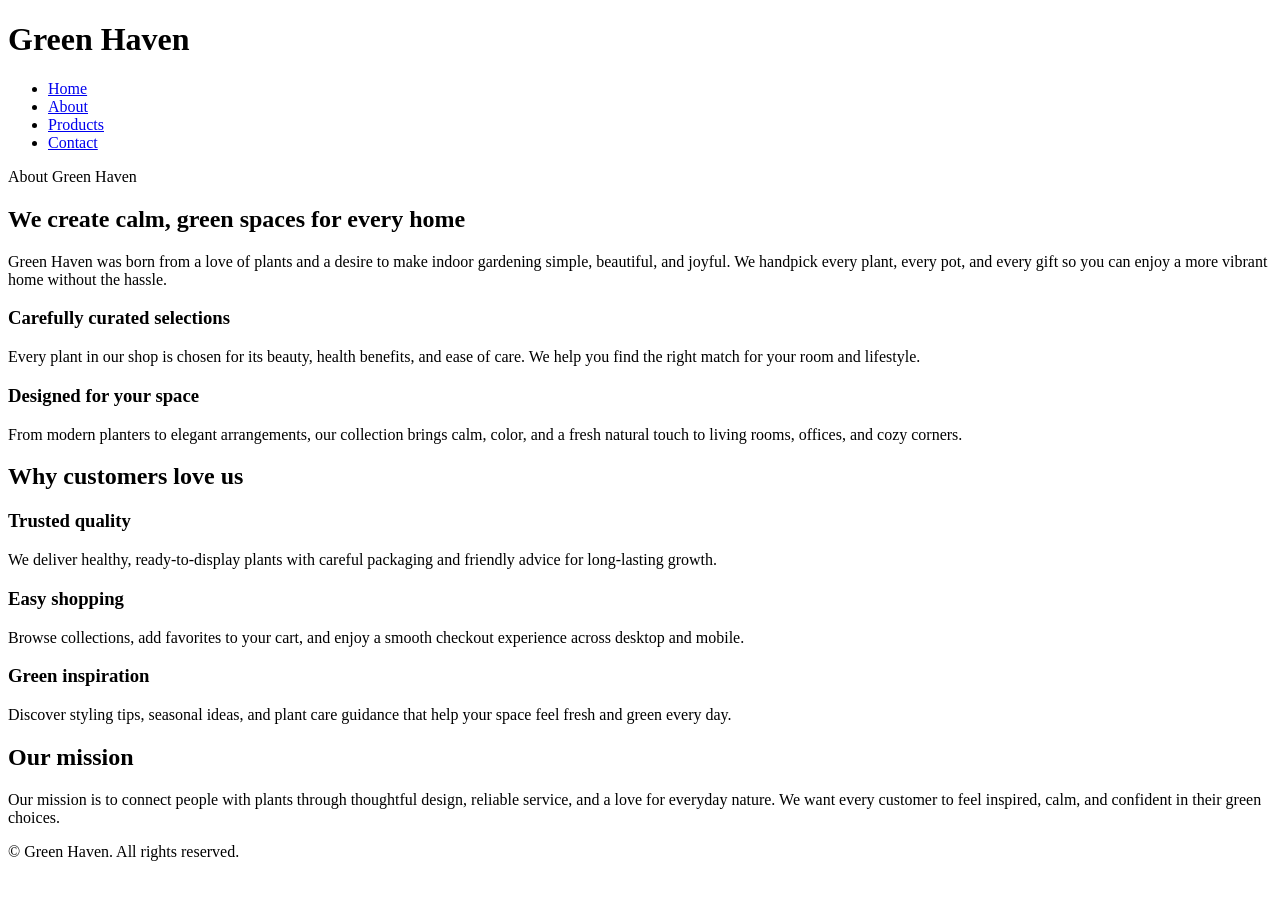
==== about.html @ 53ce55d3 "Add files via upload" ====
<!doctype html>
<html lang="en">
  <head>
    <meta charset="UTF-8" />
    <meta
      name="description"
      content="Learn about Green Haven's story and our passion for bringing the best indoor plants to your home and office."
    />
    <meta name="viewport" content="width=device-width, initial-scale=1.0" />
    <title>About Us</title>
    <link rel="stylesheet" href="asests/style.css" />
  </head>
  <body class="about-page">
    <header>
      <h1>Green Haven</h1>
      <nav>
        <ul>
          <li><a href="index.html">Home</a></li>
          <li><a href="about.html">About</a></li>
          <li><a href="products.html">Products</a></li>
          <li><a href="contact.html">Contact</a></li>
        </ul>
      </nav>
    </header>

    <main class="about-page">
      <section id="about" class="page-section about-panel">
        <div class="section-intro fade-in">
          <span class="section-tag">About Green Haven</span>
          <h2>We create calm, green spaces for every home</h2>
          <p>
            Green Haven was born from a love of plants and a desire to make
            indoor gardening simple, beautiful, and joyful. We handpick every
            plant, every pot, and every gift so you can enjoy a more vibrant
            home without the hassle.
          </p>
        </div>

        <div class="about-grid">
          <div class="about-card fade-in">
            <h3>Carefully curated selections</h3>
            <p>
              Every plant in our shop is chosen for its beauty, health benefits,
              and ease of care. We help you find the right match for your room
              and lifestyle.
            </p>
          </div>
          <div class="about-card fade-in">
            <h3>Designed for your space</h3>
            <p>
              From modern planters to elegant arrangements, our collection
              brings calm, color, and a fresh natural touch to living rooms,
              offices, and cozy corners.
            </p>
          </div>
        </div>
      </section>

      <section id="values" class="page-section">
        <h2>Why customers love us</h2>
        <div class="feature-grid">
          <article class="feature-card fade-in">
            <h3>Trusted quality</h3>
            <p>
              We deliver healthy, ready-to-display plants with careful packaging
              and friendly advice for long-lasting growth.
            </p>
          </article>
          <article class="feature-card fade-in">
            <h3>Easy shopping</h3>
            <p>
              Browse collections, add favorites to your cart, and enjoy a smooth
              checkout experience across desktop and mobile.
            </p>
          </article>
          <article class="feature-card fade-in">
            <h3>Green inspiration</h3>
            <p>
              Discover styling tips, seasonal ideas, and plant care guidance
              that help your space feel fresh and green every day.
            </p>
          </article>
        </div>
      </section>

      <section id="mission" class="page-section">
        <h2>Our mission</h2>
        <p class="fade-in">
          Our mission is to connect people with plants through thoughtful
          design, reliable service, and a love for everyday nature. We want
          every customer to feel inspired, calm, and confident in their green
          choices.
        </p>
      </section>
    </main>

    <footer>
      <p>
        &copy; <span id="footer-year"></span> Green Haven. All rights reserved.
      </p>
    </footer>

    <script src="js folder/script.js"></script>
  </body>
</html>
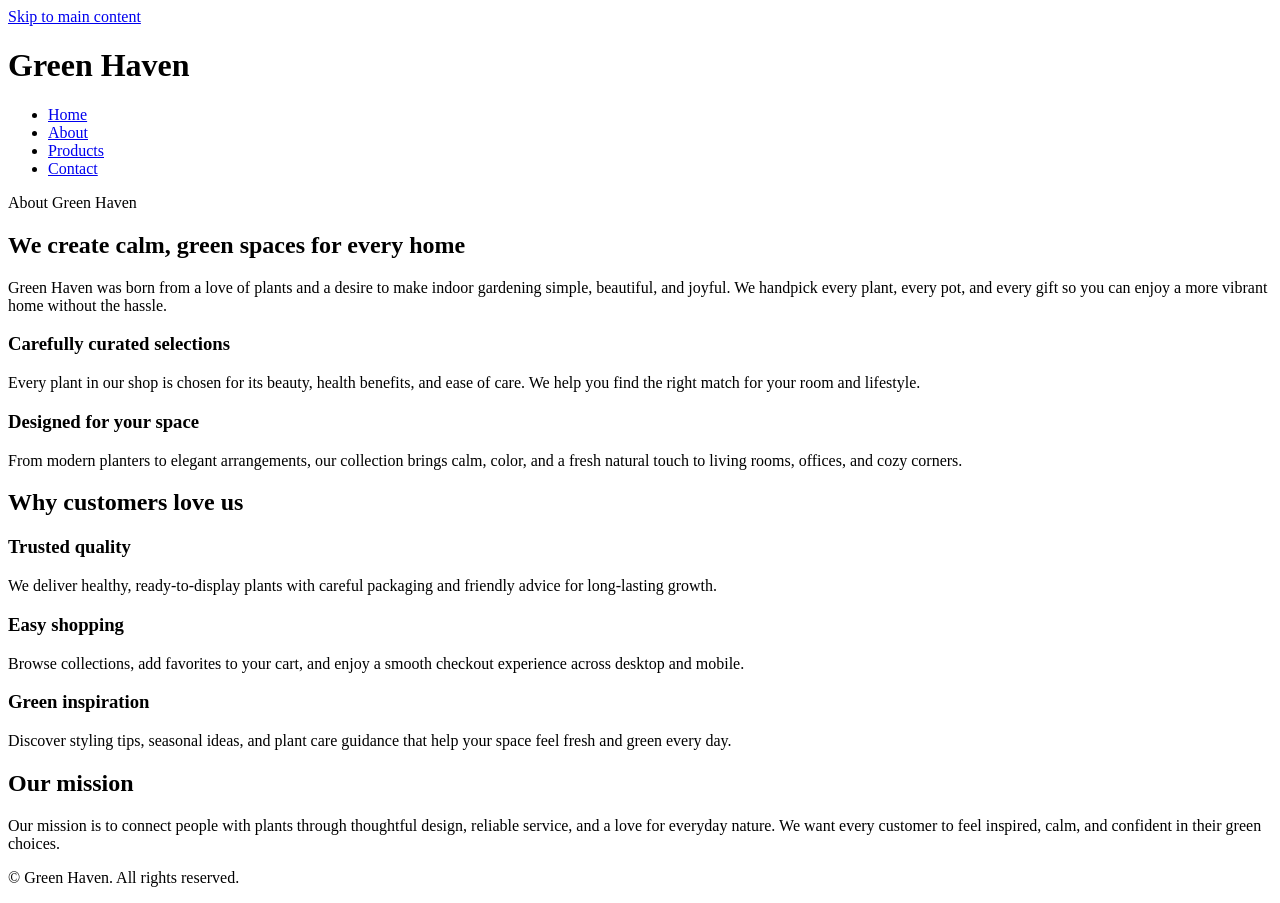
==== commit 5a10b857: "Improve about.html: fix asset paths, add accessibility features, and enhance semantic HTML" ====
--- a/about.html
+++ b/about.html
@@ -1,105 +1,110 @@
-<!doctype html>
-<html lang="en">
-  <head>
-    <meta charset="UTF-8" />
-    <meta
-      name="description"
-      content="Learn about Green Haven's story and our passion for bringing the best indoor plants to your home and office."
-    />
-    <meta name="viewport" content="width=device-width, initial-scale=1.0" />
-    <title>About Us</title>
-    <link rel="stylesheet" href="asests/style.css" />
-  </head>
-  <body class="about-page">
-    <header>
-      <h1>Green Haven</h1>
-      <nav>
-        <ul>
-          <li><a href="index.html">Home</a></li>
-          <li><a href="about.html">About</a></li>
-          <li><a href="products.html">Products</a></li>
-          <li><a href="contact.html">Contact</a></li>
-        </ul>
-      </nav>
-    </header>
-
-    <main class="about-page">
-      <section id="about" class="page-section about-panel">
-        <div class="section-intro fade-in">
-          <span class="section-tag">About Green Haven</span>
-          <h2>We create calm, green spaces for every home</h2>
-          <p>
-            Green Haven was born from a love of plants and a desire to make
-            indoor gardening simple, beautiful, and joyful. We handpick every
-            plant, every pot, and every gift so you can enjoy a more vibrant
-            home without the hassle.
-          </p>
-        </div>
-
-        <div class="about-grid">
-          <div class="about-card fade-in">
-            <h3>Carefully curated selections</h3>
-            <p>
-              Every plant in our shop is chosen for its beauty, health benefits,
-              and ease of care. We help you find the right match for your room
-              and lifestyle.
-            </p>
-          </div>
-          <div class="about-card fade-in">
-            <h3>Designed for your space</h3>
-            <p>
-              From modern planters to elegant arrangements, our collection
-              brings calm, color, and a fresh natural touch to living rooms,
-              offices, and cozy corners.
-            </p>
-          </div>
-        </div>
-      </section>
-
-      <section id="values" class="page-section">
-        <h2>Why customers love us</h2>
-        <div class="feature-grid">
-          <article class="feature-card fade-in">
-            <h3>Trusted quality</h3>
-            <p>
-              We deliver healthy, ready-to-display plants with careful packaging
-              and friendly advice for long-lasting growth.
-            </p>
-          </article>
-          <article class="feature-card fade-in">
-            <h3>Easy shopping</h3>
-            <p>
-              Browse collections, add favorites to your cart, and enjoy a smooth
-              checkout experience across desktop and mobile.
-            </p>
-          </article>
-          <article class="feature-card fade-in">
-            <h3>Green inspiration</h3>
-            <p>
-              Discover styling tips, seasonal ideas, and plant care guidance
-              that help your space feel fresh and green every day.
-            </p>
-          </article>
-        </div>
-      </section>
-
-      <section id="mission" class="page-section">
-        <h2>Our mission</h2>
-        <p class="fade-in">
-          Our mission is to connect people with plants through thoughtful
-          design, reliable service, and a love for everyday nature. We want
-          every customer to feel inspired, calm, and confident in their green
-          choices.
-        </p>
-      </section>
-    </main>
-
-    <footer>
-      <p>
-        &copy; <span id="footer-year"></span> Green Haven. All rights reserved.
-      </p>
-    </footer>
-
-    <script src="js folder/script.js"></script>
-  </body>
-</html>
+<!doctype html>
+<html lang="en">
+  <head>
+    <meta charset="UTF-8" />
+    <meta
+      name="description"
+      content="Learn about Green Haven's story and our passion for bringing the best indoor plants to your home and office."
+    />
+    <meta name="viewport" content="width=device-width, initial-scale=1.0" />
+    <meta name="theme-color" content="#2d5016" />
+    <title>About Us - Green Haven</title>
+    <link rel="stylesheet" href="assets/style.css" />
+    <link rel="icon" type="image/svg+xml" href="favicon.svg" />
+  </head>
+  <body class="about-page">
+    <!-- Skip to main content link for accessibility -->
+    <a href="#main-content" class="skip-link">Skip to main content</a>
+
+    <header role="banner">
+      <h1>Green Haven</h1>
+      <nav aria-label="Main navigation">
+        <ul>
+          <li><a href="index.html">Home</a></li>
+          <li><a href="about.html" aria-current="page">About</a></li>
+          <li><a href="products.html">Products</a></li>
+          <li><a href="contact.html">Contact</a></li>
+        </ul>
+      </nav>
+    </header>
+
+    <main id="main-content" role="main">
+      <section id="about" class="page-section about-panel">
+        <div class="section-intro fade-in">
+          <span class="section-tag">About Green Haven</span>
+          <h2>We create calm, green spaces for every home</h2>
+          <p>
+            Green Haven was born from a love of plants and a desire to make
+            indoor gardening simple, beautiful, and joyful. We handpick every
+            plant, every pot, and every gift so you can enjoy a more vibrant
+            home without the hassle.
+          </p>
+        </div>
+
+        <div class="about-grid">
+          <div class="about-card fade-in">
+            <h3>Carefully curated selections</h3>
+            <p>
+              Every plant in our shop is chosen for its beauty, health benefits,
+              and ease of care. We help you find the right match for your room
+              and lifestyle.
+            </p>
+          </div>
+          <div class="about-card fade-in">
+            <h3>Designed for your space</h3>
+            <p>
+              From modern planters to elegant arrangements, our collection
+              brings calm, color, and a fresh natural touch to living rooms,
+              offices, and cozy corners.
+            </p>
+          </div>
+        </div>
+      </section>
+
+      <section id="values" class="page-section">
+        <h2>Why customers love us</h2>
+        <div class="feature-grid">
+          <article class="feature-card fade-in">
+            <h3>Trusted quality</h3>
+            <p>
+              We deliver healthy, ready-to-display plants with careful packaging
+              and friendly advice for long-lasting growth.
+            </p>
+          </article>
+          <article class="feature-card fade-in">
+            <h3>Easy shopping</h3>
+            <p>
+              Browse collections, add favorites to your cart, and enjoy a smooth
+              checkout experience across desktop and mobile.
+            </p>
+          </article>
+          <article class="feature-card fade-in">
+            <h3>Green inspiration</h3>
+            <p>
+              Discover styling tips, seasonal ideas, and plant care guidance
+              that help your space feel fresh and green every day.
+            </p>
+          </article>
+        </div>
+      </section>
+
+      <section id="mission" class="page-section">
+        <h2>Our mission</h2>
+        <p class="fade-in">
+          Our mission is to connect people with plants through thoughtful
+          design, reliable service, and a love for everyday nature. We want
+          every customer to feel inspired, calm, and confident in their green
+          choices.
+        </p>
+      </section>
+    </main>
+
+    <footer role="contentinfo">
+      <p>
+        &copy; <span id="footer-year"></span> Green Haven. All rights reserved.
+      </p>
+    </footer>
+
+    <script src="js/script.js"></script>
+  </body>
+</html>
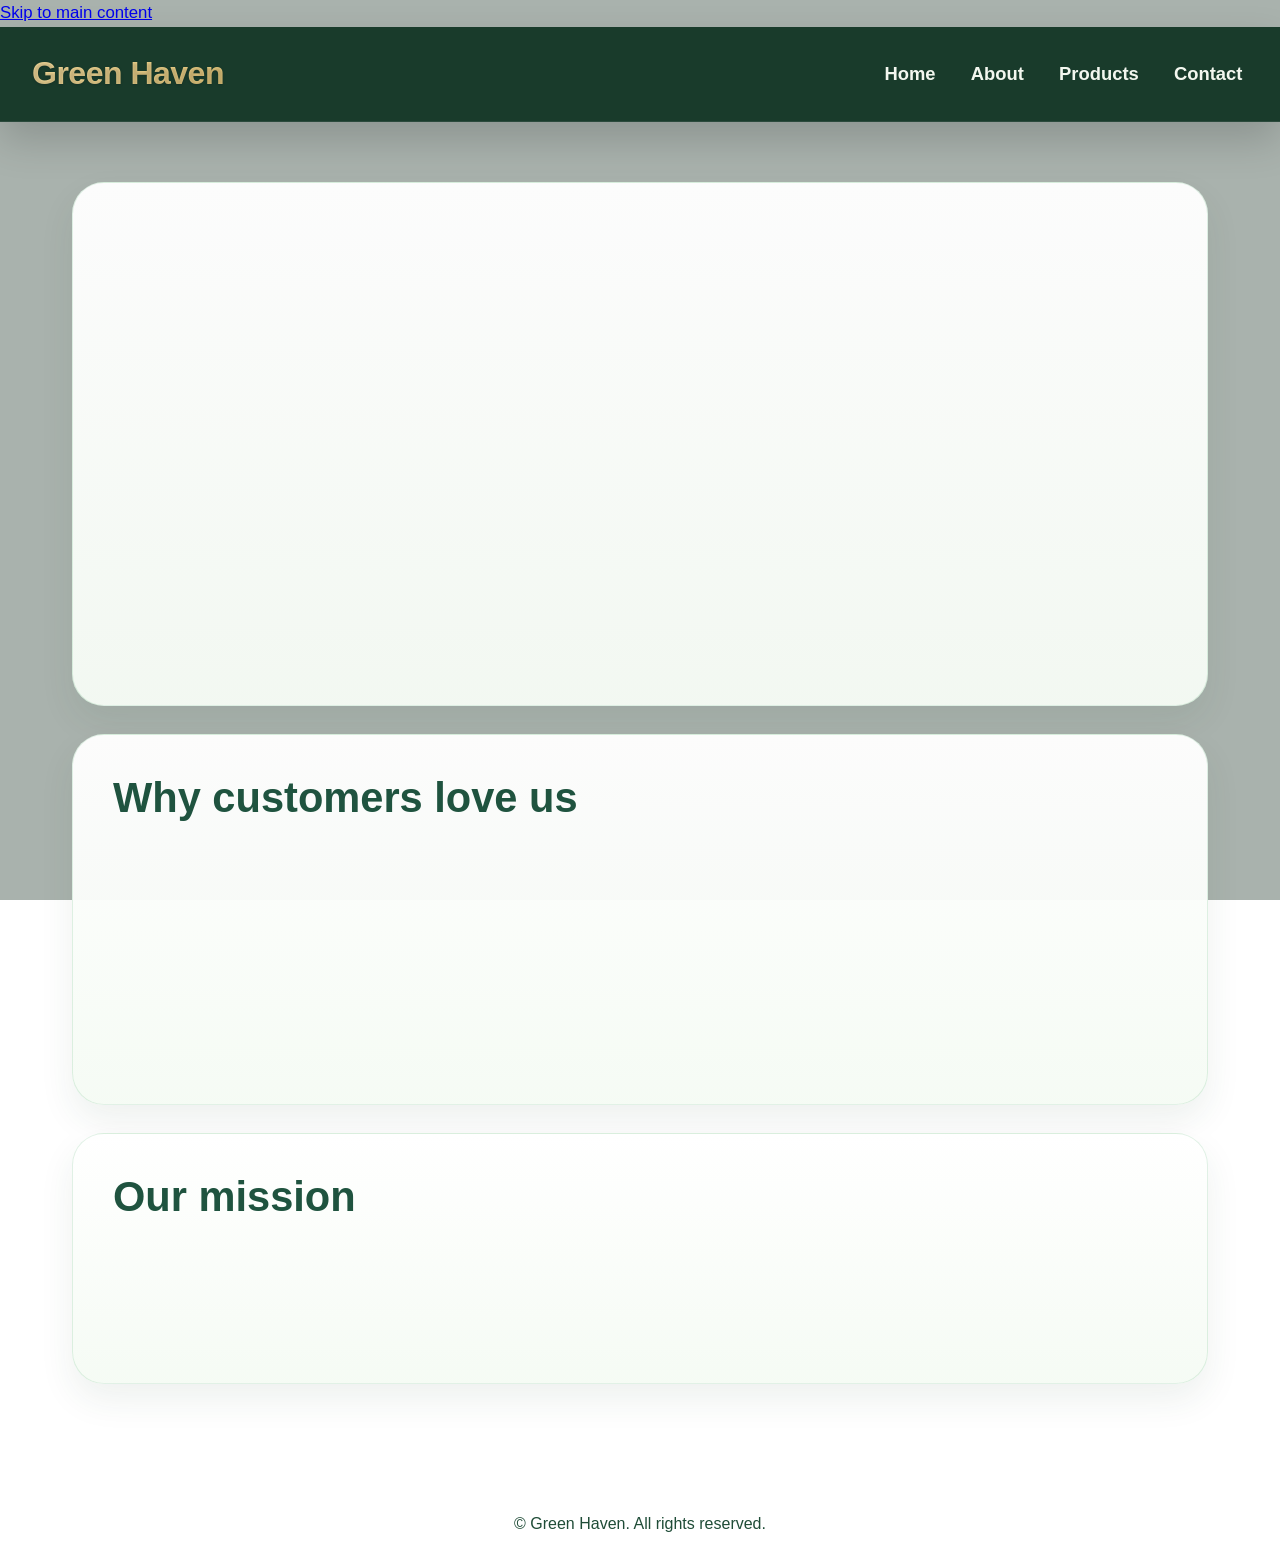
==== commit 264a9467: "Update stylesheet link in about.html" ====
--- a/about.html
+++ b/about.html
@@ -9,7 +9,7 @@
     <meta name="viewport" content="width=device-width, initial-scale=1.0" />
     <meta name="theme-color" content="#2d5016" />
     <title>About Us - Green Haven</title>
-    <link rel="stylesheet" href="assets/style.css" />
+    <link rel="stylesheet" href="style.css" />
     <link rel="icon" type="image/svg+xml" href="favicon.svg" />
   </head>
   <body class="about-page">
--- a/style.css
+++ b/style.css
@@ -0,0 +1,845 @@
+﻿* {
+    margin: 0;
+    padding: 0;
+    box-sizing: border-box;
+}
+
+:root {
+    --body-font-size: clamp(0.95rem, 0.9rem + 0.25vw, 1.05rem);
+    --small-font-size: clamp(0.9rem, 0.85rem + 0.2vw, 1rem);
+    --heading-font-size: clamp(1.4rem, 1.1rem + 1.4vw, 2rem);
+    --section-title: clamp(1.6rem, 1.2rem + 1.8vw, 2.3rem);
+}
+
+html {
+    font-size: 16px;
+    scroll-behavior: smooth;
+}
+
+body {
+    font-family: 'Segoe UI', Tahoma, Geneva, Verdana, sans-serif;
+    font-size: var(--body-font-size);
+    line-height: 1.6;
+    color: #133126;
+    background-image: url('picures/premium_photo-1683134285765-87d4d565efa1.avif');
+    background-repeat: no-repeat;
+    background-size: cover;
+    background-position: center;
+    background-attachment: fixed;
+    min-height: 100vh;
+    min-width: 320px;
+    width: 100%;
+    max-width: none;
+    margin: 0;
+    overflow-x: hidden;
+}
+
+body::before {
+    content: '';
+    position: fixed;
+    inset: 0;
+    background: rgba(10, 35, 20, 0.35);
+    -webkit-backdrop-filter: blur(4px);
+    backdrop-filter: blur(4px);
+    z-index: -1;
+}
+
+
+img {
+    display: block;
+    max-width: 100%;
+}
+
+button,
+input,
+textarea,
+select {
+    font: inherit;
+}
+
+header {
+    background: rgba(16, 52, 36, 0.94);
+    -webkit-backdrop-filter:blur(14px);
+    backdrop-filter: blur(14px);
+    padding: 1.35rem 2rem;
+    display: flex;
+    align-items: center;
+    justify-content: space-between;
+    flex-wrap: wrap;
+    gap: 1rem;
+    box-shadow: 0 18px 40px rgba(0, 0, 0, 0.17);
+    border-bottom: 1px solid rgba(255, 255, 255, 0.08);
+    position: sticky;
+    top: 0;
+    z-index: 100;
+}
+
+header h1 {
+    font-size: clamp(1.5rem, 1.2rem + 1.4vw, 2rem);
+    font-weight: 800;
+    letter-spacing: -0.5px;
+    background: linear-gradient(135deg, #f9e0a0, #e6c87a);
+    -webkit-background-clip: text;
+    background-clip: text;
+    color: transparent;
+    text-shadow: 0 1px 3px rgba(0, 0, 0, 0.2);
+}
+
+nav ul {
+    display: flex;
+    gap: 1.5rem;
+    list-style: none;
+}
+
+nav ul li a {
+    text-decoration: none;
+    color: #f3f7ef;
+    font-weight: 600;
+    font-size: clamp(1rem, 0.95rem + 0.25vw, 1.15rem);
+    padding: 0.55rem 0.35rem;
+    transition: all 0.25s ease;
+    border-radius: 999px;
+}
+
+nav ul li a:hover,
+nav ul li a:focus-visible {
+    color: #f7d97c;
+    transform: translateY(-1px);
+}
+
+main {
+    padding: clamp(1rem, 0.8rem + 1vw, 2rem);
+    width: min(100%, 1300px);
+    margin: 0 auto;
+}
+
+section {
+    margin-bottom: 2rem;
+}
+
+h2 {
+    font-size: var(--heading-font-size);
+    color: #926800;
+    margin-bottom: 1rem;
+}
+
+p {
+    color: #1f4c37;
+}
+
+.about-page .page-section {
+    background: linear-gradient(180deg, rgba(255, 255, 255, 0.96), rgba(245, 251, 244, 0.96));
+    border-radius: 32px;
+    border: 1px solid rgba(104, 185, 132, 0.2);
+    box-shadow: 0 16px 35px rgba(38, 75, 45, 0.08);
+    padding: 2.5rem;
+    margin: 1.75rem 2rem 0;
+}
+
+.about-page main {
+    max-width: 1200px;
+    margin: 0 auto;
+    padding: 2rem 0 3rem;
+}
+
+.about-page .section-tag {
+    display: inline-flex;
+    align-items: center;
+    gap: 0.45rem;
+    padding: 0.45rem 0.95rem;
+    border-radius: 999px;
+    background: rgba(247, 217, 124, 0.18);
+    color: #6c4e22;
+    font-size: 0.92rem;
+    letter-spacing: 0.4px;
+    margin-bottom: 1rem;
+}
+
+.about-page .section-intro h2,
+.about-page #values h2,
+.about-page #mission h2 {
+    font-size: clamp(2.1rem, 1.8rem + 1vw, 2.7rem);
+    color: #1f533f;
+    margin-bottom: 1rem;
+    line-height: 1.12;
+}
+
+.about-page .section-intro p,
+.about-page #mission p {
+    max-width: 760px;
+    margin: 0 auto;
+    font-size: clamp(1.05rem, 1rem + 0.25vw, 1.2rem);
+    color: #405d49;
+    line-height: 1.85;
+}
+
+.about-page .about-grid {
+    display: grid;
+    grid-template-columns: repeat(2, minmax(0, 1fr));
+    gap: 1.5rem;
+    margin-top: 1.75rem;
+}
+
+.about-page .about-card {
+    background: rgba(255, 255, 255, 0.98);
+    border-radius: 28px;
+    padding: 1.75rem;
+    border: 1px solid rgba(104, 185, 132, 0.16);
+    box-shadow: 0 12px 30px rgba(0, 0, 0, 0.07);
+}
+
+.about-page .about-card h3,
+.about-page .feature-card h3 {
+    margin-bottom: 0.9rem;
+    color: #1f4f3a;
+}
+
+.about-page .about-card p,
+.about-page .feature-card p {
+    color: #4e6d57;
+    font-size: 1rem;
+    line-height: 1.8;
+}
+
+.about-page .feature-grid {
+    display: grid;
+    grid-template-columns: repeat(3, minmax(0, 1fr));
+    gap: 1.5rem;
+    margin-top: 1.5rem;
+}
+
+.about-page .feature-card {
+    background: rgba(255, 255, 255, 0.95);
+    padding: 1.75rem;
+    border-radius: 28px;
+    border: 1px solid rgba(104, 185, 132, 0.16);
+    box-shadow: 0 14px 35px rgba(0, 0, 0, 0.06);
+    transition: transform 0.3s ease, box-shadow 0.3s ease;
+}
+
+.feature-card:hover {
+    transform: translateY(-6px);
+    box-shadow: 0 20px 45px rgba(0, 0, 0, 0.12);
+}
+
+.fade-in {
+    opacity: 0;
+    transform: translateY(30px);
+    transition: opacity 0.8s ease, transform 0.8s ease;
+}
+
+.fade-in.visible {
+    opacity: 1;
+    transform: translateY(0);
+}
+
+footer p {
+    max-width: 1000px;
+    margin: 0 auto;
+}
+
+.home-page #about {
+    width: min(100%, 1040px);
+    margin: 2rem auto 0;
+    padding: 2.6rem 2.2rem;
+    border-radius: 32px;
+    background: #f7e8d2;
+    border: 1px solid rgba(128, 89, 35, 0.12);
+    box-shadow: 0 20px 45px rgba(70, 59, 34, 0.08);
+    text-align: center;
+}
+
+.home-page #about h2 {
+    color: #2f4f39;
+    font-size: clamp(2rem, 1.8rem + 1vw, 2.6rem);
+    margin-bottom: 0.85rem;
+}
+
+.home-page #about p {
+    max-width: 760px;
+    margin: 0 auto;
+    color: #475a41;
+    font-size: clamp(1rem, 0.97rem + 0.2vw, 1.15rem);
+    line-height: 1.85;
+}
+
+#products {
+    padding: 3rem 2rem;
+    margin: 0 auto;
+}
+
+#products h2 {
+    text-align: center;
+    color: #fffdfd;
+    margin-bottom: 2.5rem;
+    width: 100%;
+}
+
+#products h2::after {
+    content: '';
+    display: block;
+    width: 80px;
+    height: 3px;
+    background: linear-gradient(90deg, #68b984, #3a9b6e);
+    margin: 0.5rem auto 0;
+    border-radius: 3px;
+}
+
+#products .section-header {
+    display: flex;
+    flex-direction: column;
+    align-items: center;
+    justify-content: center;
+    gap: 0.8rem;
+    margin-bottom: 2rem;
+    width: 100%;
+    text-align: center;
+    grid-column: 1 / -1;
+}
+
+#products .section-description {
+    margin: 0;
+    color: rgba(245, 249, 244, 0.95);
+    font-size: 1rem;
+    line-height: 1.85;
+    max-width: 720px;
+}
+
+#products {
+    display: grid;
+    grid-template-columns: repeat(3, 1fr);
+    gap: 2rem;
+}
+
+#products h2 {
+    grid-column: 1 / -1;
+}
+
+#products article {
+    background: rgba(255, 255, 255, 0.95);
+    border-radius: 28px;
+    overflow: hidden;
+    transition: all 0.35s ease;
+    box-shadow: 0 10px 25px rgba(0, 0, 0, 0.08);
+    text-align: center;
+    padding-bottom: 1.5rem;
+}
+
+#products article:hover {
+    transform: translateY(-8px);
+    box-shadow: 0 25px 40px rgba(0, 0, 0, 0.15);
+}
+
+#products article img {
+    width: 100%;
+    height: 280px;
+    max-height: 320px;
+    object-fit: cover;
+    object-position: center center;
+    background: #f7faf5;
+    transition: transform 0.4s ease;
+}
+
+#products article:hover img {
+    transform: scale(1.03);
+}
+
+#products article p {
+    margin: 0.75rem 1rem;
+    font-size: var(--small-font-size);
+}
+
+#products article p:first-of-type {
+    font-weight: 600;
+    color: #2d5a46;
+    font-size: clamp(0.95rem, 0.9rem + 0.25vw, 1.05rem);
+    margin-top: 1rem;
+}
+
+#products article p:nth-of-type(2) {
+    font-weight: 700;
+    color: #c9772e;
+    font-size: clamp(1rem, 0.95rem + 0.3vw, 1.2rem);
+}
+
+button,
+.btn-cart {
+    background: linear-gradient(135deg, #2c7a4d, #1e5a3a);
+    color: white;
+    border: none;
+    padding: clamp(0.7rem, 0.6rem + 0.35vw, 0.95rem) clamp(1.1rem, 0.9rem + 0.8vw, 1.8rem);
+    border-radius: 40px;
+    font-size: var(--small-font-size);
+    font-weight: 600;
+    cursor: pointer;
+    transition: all 0.25s ease;
+    margin-top: 0.8rem;
+    box-shadow: 0 2px 10px rgba(0, 0, 0, 0.12);
+}
+
+button:hover,
+.btn-cart:hover {
+    background: linear-gradient(135deg, #3e9a62, #267a4a);
+    transform: scale(1.02);
+    box-shadow: 0 6px 14px rgba(0, 0, 0, 0.15);
+}
+
+button:disabled {
+    opacity: 0.7;
+    cursor: wait;
+}
+
+#cart-badge {
+    display: inline-flex;
+    align-items: center;
+    justify-content: center;
+    margin-left: 0.75rem;
+    min-width: 1.7rem;
+    height: 1.7rem;
+    padding: 0 0.45rem;
+    border-radius: 999px;
+    background: #f7d97c;
+    color: #17432c;
+    font-weight: 700;
+    font-size: 0.95rem;
+    box-shadow: 0 5px 12px rgba(0, 0, 0, 0.16);
+}
+
+#toast {
+    position: fixed;
+    right: 1.25rem;
+    bottom: 1.25rem;
+    background: #123d2a;
+    color: #f8f5eb;
+    padding: 0.9rem 1.2rem;
+    border-radius: 999px;
+    box-shadow: 0 10px 24px rgba(0, 0, 0, 0.2);
+    opacity: 0;
+    transform: translateY(12px);
+    pointer-events: none;
+    transition: all 0.25s ease;
+    z-index: 200;
+}
+
+#toast.show {
+    opacity: 1;
+    transform: translateY(0);
+}
+
+.cart-toggle {
+    display: inline-flex;
+    align-items: center;
+    gap: 0.65rem;
+    background: rgba(255, 255, 255, 0.12);
+    color: #f8f5eb;
+    border: 1px solid rgba(255, 255, 255, 0.18);
+    padding: 0.8rem 1rem;
+    border-radius: 999px;
+    cursor: pointer;
+    font-weight: 600;
+    transition: transform 0.25s ease, background 0.25s ease, border-color 0.25s ease;
+    box-shadow: 0 10px 30px rgba(0, 0, 0, 0.08);
+}
+
+.cart-toggle:hover,
+.cart-toggle:focus-visible {
+    transform: translateY(-1px);
+    background: rgba(255, 255, 255, 0.18);
+    border-color: rgba(255, 255, 255, 0.28);
+}
+
+.cart-toggle .cart-icon {
+    display: inline-flex;
+    width: 1.5rem;
+    height: 1.5rem;
+    align-items: center;
+    justify-content: center;
+    font-size: 1.1rem;
+}
+
+.cart-toggle .cart-label {
+    letter-spacing: 0.4px;
+}
+
+#cart-badge {
+    display: inline-flex;
+    align-items: center;
+    justify-content: center;
+    min-width: 1.7rem;
+    height: 1.7rem;
+    padding: 0 0.35rem;
+    border-radius: 999px;
+    background: #f7d97c;
+    color: #17432c;
+    font-weight: 700;
+    font-size: 0.9rem;
+    box-shadow: inset 0 0 0 1px rgba(0, 0, 0, 0.08);
+}
+
+#cart-sidebar {
+    position: fixed;
+    top: 0;
+    right: 0;
+    height: 100vh;
+    width: min(360px, 100%);
+    max-width: 380px;
+    background: rgba(255, 255, 255, 0.98);
+    box-shadow: -12px 0 30px rgba(0, 0, 0, 0.18);
+    transform: translateX(110%);
+    transition: transform 0.35s ease;
+    z-index: 210;
+    display: flex;
+    flex-direction: column;
+    padding: 1.5rem;
+    gap: 1rem;
+}
+
+#cart-sidebar.open {
+    transform: translateX(0);
+}
+
+#cart-backdrop {
+    position: fixed;
+    inset: 0;
+    background: rgba(12, 25, 16, 0.55);
+    opacity: 0;
+    pointer-events: none;
+    transition: opacity 0.3s ease;
+    z-index: 205;
+}
+
+#cart-backdrop.visible {
+    opacity: 1;
+    pointer-events: auto;
+}
+
+.cart-sidebar__header {
+    display: flex;
+    justify-content: space-between;
+    align-items: flex-start;
+    gap: 1rem;
+}
+
+.cart-sidebar__header h3 {
+    margin: 0;
+    font-size: 1.25rem;
+    letter-spacing: -0.4px;
+    color: #184028;
+}
+
+.cart-sidebar__summary {
+    margin: 0.35rem 0 0;
+    color: #4c6f57;
+    font-size: 0.95rem;
+}
+
+.cart-close {
+    border: none;
+    background: transparent;
+    font-size: 1.8rem;
+    font-weight: 700;
+    color: #243e30;
+    cursor: pointer;
+    line-height: 1;
+}
+
+.cart-sidebar__body {
+    flex: 1;
+    overflow-y: auto;
+}
+
+.cart-items {
+    list-style: none;
+    padding: 0;
+    margin: 0;
+    display: grid;
+    gap: 1rem;
+}
+
+.cart-item {
+    display: flex;
+    justify-content: space-between;
+    align-items: center;
+    gap: 1rem;
+    background: #f5fbf3;
+    padding: 1rem;
+    border-radius: 20px;
+    border: 1px solid rgba(104, 185, 132, 0.2);
+}
+
+.cart-item__info strong {
+    display: block;
+    color: #1f4c37;
+}
+
+.cart-item__info span {
+    display: block;
+    margin-top: 0.35rem;
+    color: #526c5a;
+    font-size: 0.95rem;
+}
+
+.cart-item-remove {
+    border: none;
+    background: #ef6250;
+    color: #fff;
+    width: 2.2rem;
+    height: 2.2rem;
+    display: inline-flex;
+    align-items: center;
+    justify-content: center;
+    text-align: center;
+    line-height: 1;
+    border-radius: 50%;
+    font-size: 1.05rem;
+    cursor: pointer;
+    transition: transform 0.2s ease, background 0.2s ease, box-shadow 0.2s ease;
+    box-shadow: 0 6px 16px rgba(0, 0, 0, 0.12);
+}
+
+.cart-item-remove:hover {
+    transform: scale(1.08);
+    background: #d24f43;
+    box-shadow: 0 10px 20px rgba(0, 0, 0, 0.18);
+}
+
+.cart-sidebar__footer {
+    border-top: 1px solid rgba(34, 79, 54, 0.1);
+    padding-top: 1rem;
+    display: flex;
+    justify-content: space-between;
+    align-items: center;
+    gap: 1rem;
+}
+
+.cart-summary {
+    display: flex;
+    flex-direction: column;
+    gap: 0.2rem;
+    color: #1f4c37;
+}
+
+.cart-summary-count {
+    font-size: 1.5rem;
+    font-weight: 800;
+}
+
+.cart-clear {
+    background: #d9534f;
+    color: #fff;
+    border: none;
+    padding: 0.95rem 1.2rem;
+    border-radius: 999px;
+    cursor: pointer;
+    transition: background 0.2s ease;
+}
+
+.cart-clear:hover {
+    background: #c23f39;
+}
+
+@media (max-width: 900px) {
+    #products {
+        grid-template-columns: repeat(2, minmax(0, 1fr));
+        gap: 1.5rem;
+    }
+
+    header {
+        flex-direction: column;
+        text-align: center;
+        padding: 1rem 1.25rem;
+    }
+
+    nav ul {
+        justify-content: center;
+        flex-wrap: wrap;
+    }
+
+    main {
+        padding: 1.25rem;
+    }
+
+    #about {
+        padding: 2rem 1.25rem;
+        margin: 1rem 0 0;
+        border-radius: 24px;
+    }
+
+    #about h2 {
+        font-size: clamp(1.5rem, 1.2rem + 1.3vw, 2rem);
+    }
+}
+
+header.scrolled {
+    box-shadow: 0 12px 30px rgba(0, 0, 0, 0.2);
+}
+
+.contact-form input.error,
+.contact-form textarea.error,
+.contact-form select.error {
+    border-color: #d9534f;
+    box-shadow: 0 0 0 4px rgba(217, 83, 79, 0.14);
+}
+
+.contact-form {
+    background: rgba(255, 255, 255, 0.5);
+    padding: 2.5rem;
+    border-radius: 32px;
+    box-shadow: 0 18px 40px rgba(0, 0, 0, 0.08);
+    max-width: 700px;
+    margin: 2rem auto 0;
+}
+
+.contact-form div {
+    margin-bottom: 1.25rem;
+}
+
+.contact-form input,
+.contact-form textarea,
+.contact-form select {
+    width: 100%;
+    padding: 1rem 1.1rem;
+    border-radius: 18px;
+    border: 1px solid rgba(34, 79, 54, 0.2);
+    background: rgba(247, 250, 244, 0.95);
+    color: #1f4c37;
+    font-size: 1rem;
+    outline: none;
+}
+
+.contact-form input:focus,
+.contact-form textarea:focus,
+.contact-form select:focus {
+    border-color: #68b984;
+    box-shadow: 0 0 0 4px rgba(104, 185, 132, 0.12);
+}
+
+.contact-form textarea {
+    min-height: 160px;
+    resize: vertical;
+}
+
+.contact-form button {
+    width: 100%;
+}
+
+footer {
+    color:#fff;
+    text-align: center;
+    padding: clamp(1.5rem, 1.2rem + 0.8vw, 2.25rem);
+    margin-top: 3rem;
+    font-size: clamp(0.9rem, 0.85rem + 0.2vw, 1rem);
+    border-top: 1px solid rgba(255, 255, 255, 0.08);
+    box-shadow: inset 0 1px 0 rgba(255, 255, 255, 0.06);
+}
+
+@media (max-width: 900px) {
+    #products {
+        grid-template-columns: repeat(2, minmax(0, 1fr));
+        gap: 1.5rem;
+    }
+
+    header {
+        flex-direction: column;
+        text-align: center;
+        padding: 1rem 1.25rem;
+    }
+
+    nav ul {
+        justify-content: center;
+        flex-wrap: wrap;
+    }
+
+    main {
+        padding: 1.25rem;
+    }
+
+    #about {
+        padding: 2rem 1.25rem;
+        margin: 1rem 0 0;
+        border-radius: 24px;
+    }
+
+    #about h2 {
+        font-size: clamp(1.5rem, 1.2rem + 1.3vw, 2rem);
+    }
+}
+
+@media (max-width: 650px) {
+    body {
+        font-size: 0.95rem;
+    }
+
+    header {
+        padding: 1rem;
+    }
+
+    header h1 {
+        width: 100%;
+        font-size: clamp(1.3rem, 1.1rem + 1.2vw, 1.6rem);
+    }
+
+    nav ul {
+        flex-direction: column;
+        align-items: center;
+        gap: 0.6rem;
+    }
+
+    nav ul li a {
+        font-size: 1rem;
+    }
+
+    main {
+        padding: 1rem;
+    }
+
+    .home-page #about {
+        padding: 1.5rem 1rem;
+        border-radius: 20px;
+    }
+
+    #products {
+        grid-template-columns: 1fr;
+        gap: 1rem;
+        padding: 0;
+    }
+
+    .contact-form {
+        margin: 1rem 0 0;
+        padding: 1.25rem;
+        border-radius: 20px;
+    }
+
+    #products article img {
+        height: 220px;
+    }
+}
+
+@media (max-width: 650px) {
+    #products {
+        grid-template-columns: 1fr;
+        padding: 2rem 1rem;
+    }
+
+    .contact-form {
+        margin: 1rem;
+        padding: 1.8rem;
+    }
+
+    nav ul {
+        gap: 1rem;
+        flex-wrap: wrap;
+    }
+
+    header h1 {
+        font-size: 1.75rem;
+    }
+
+    nav ul li a {
+        font-size: 1.1rem;
+    }
+
+    #products article img {
+        height: 220px;
+    }
+}
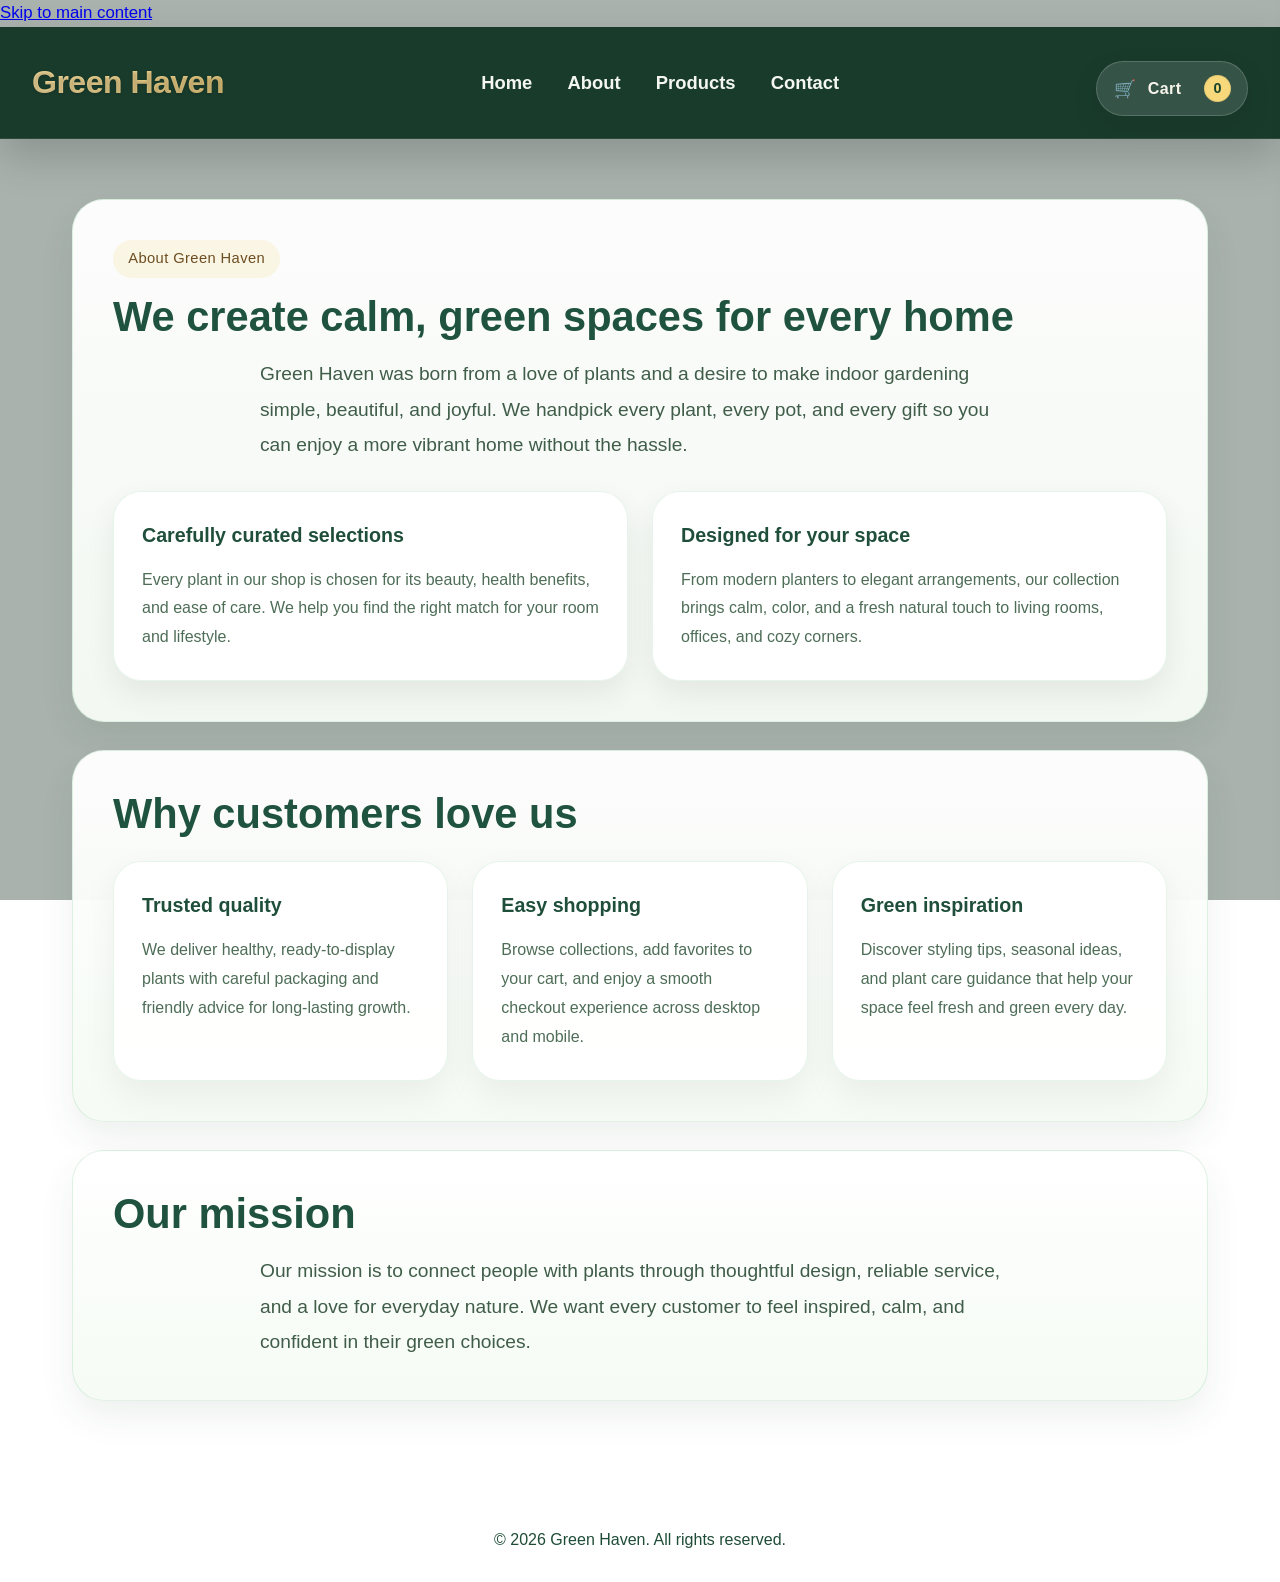
==== commit d9084d50: "Fix script source path in about.html" ====
--- a/about.html
+++ b/about.html
@@ -105,6 +105,6 @@
       </p>
     </footer>
 
-    <script src="js/script.js"></script>
+    <script src="script.js"></script>
   </body>
 </html>
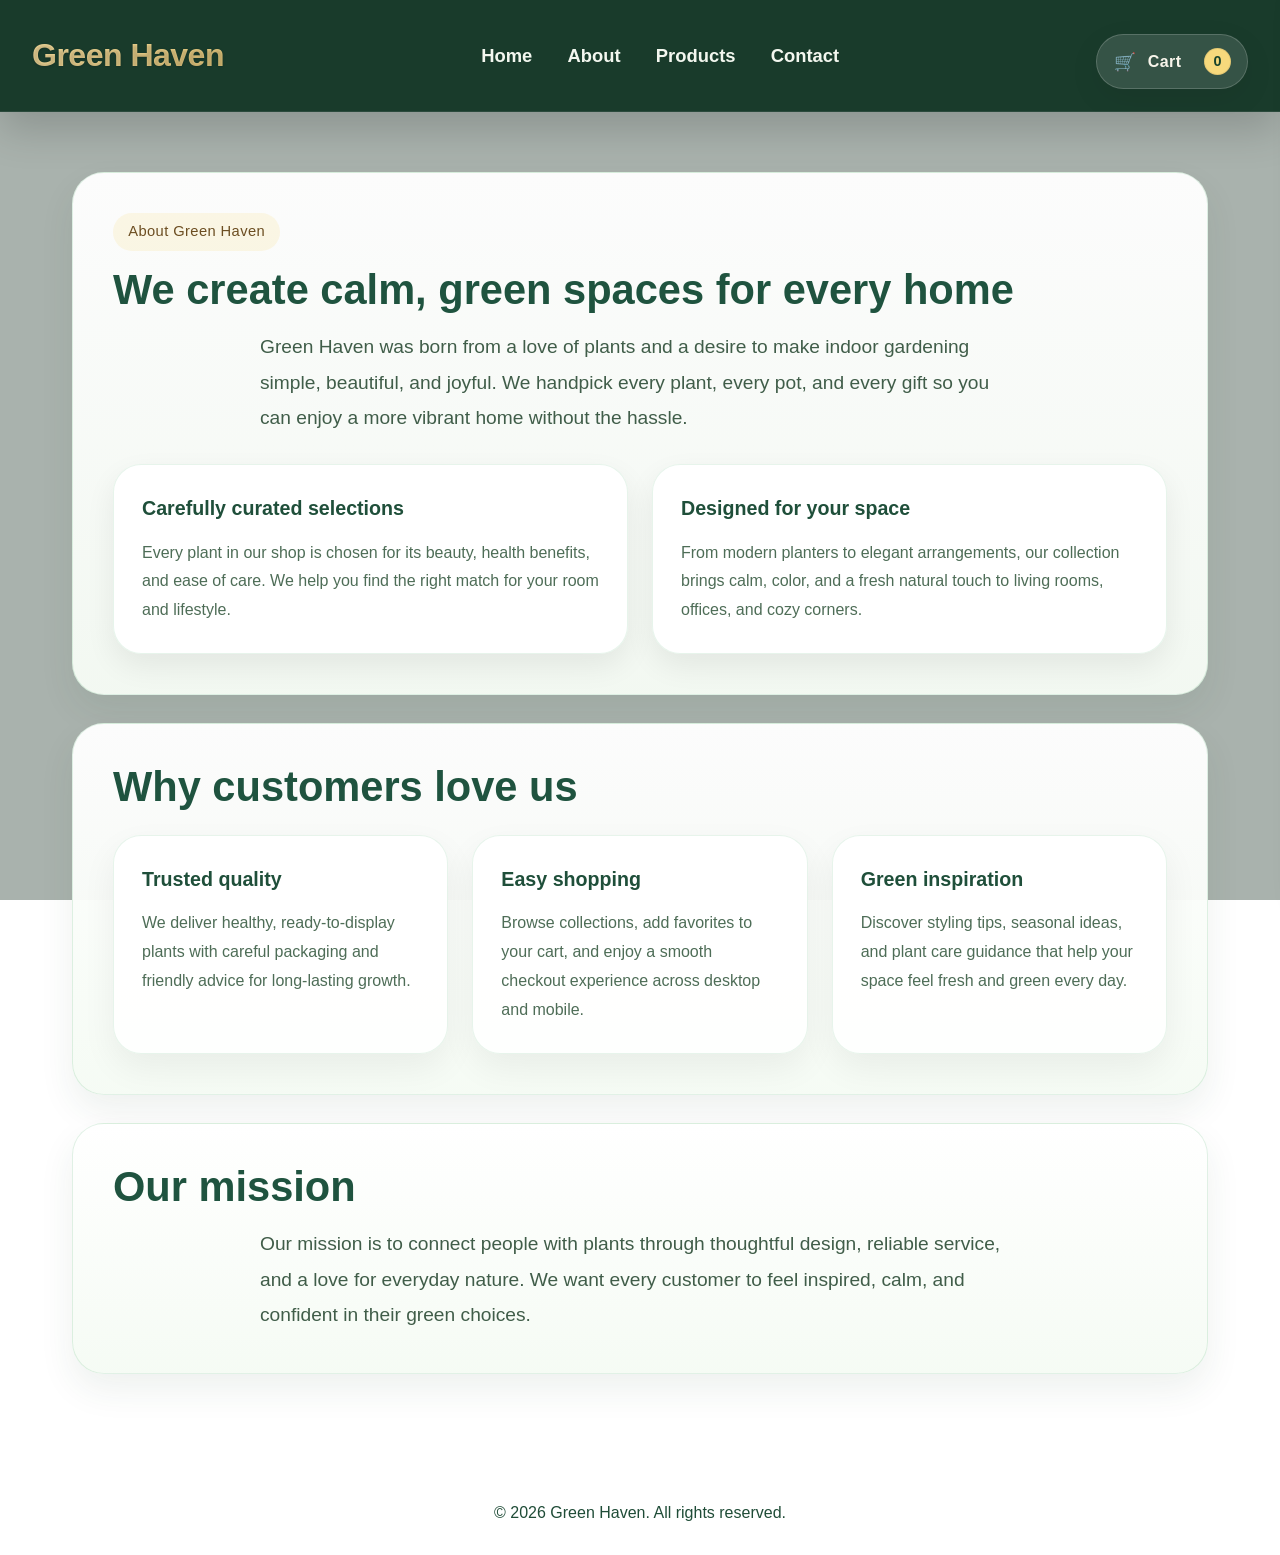
==== commit ecfc24c8: "Remove skip to main content link from about.html Removed skip link for accessibility from about page" ====
--- a/about.html
+++ b/about.html
@@ -13,8 +13,6 @@
     <link rel="icon" type="image/svg+xml" href="favicon.svg" />
   </head>
   <body class="about-page">
-    <!-- Skip to main content link for accessibility -->
-    <a href="#main-content" class="skip-link">Skip to main content</a>
 
     <header role="banner">
       <h1>Green Haven</h1>
